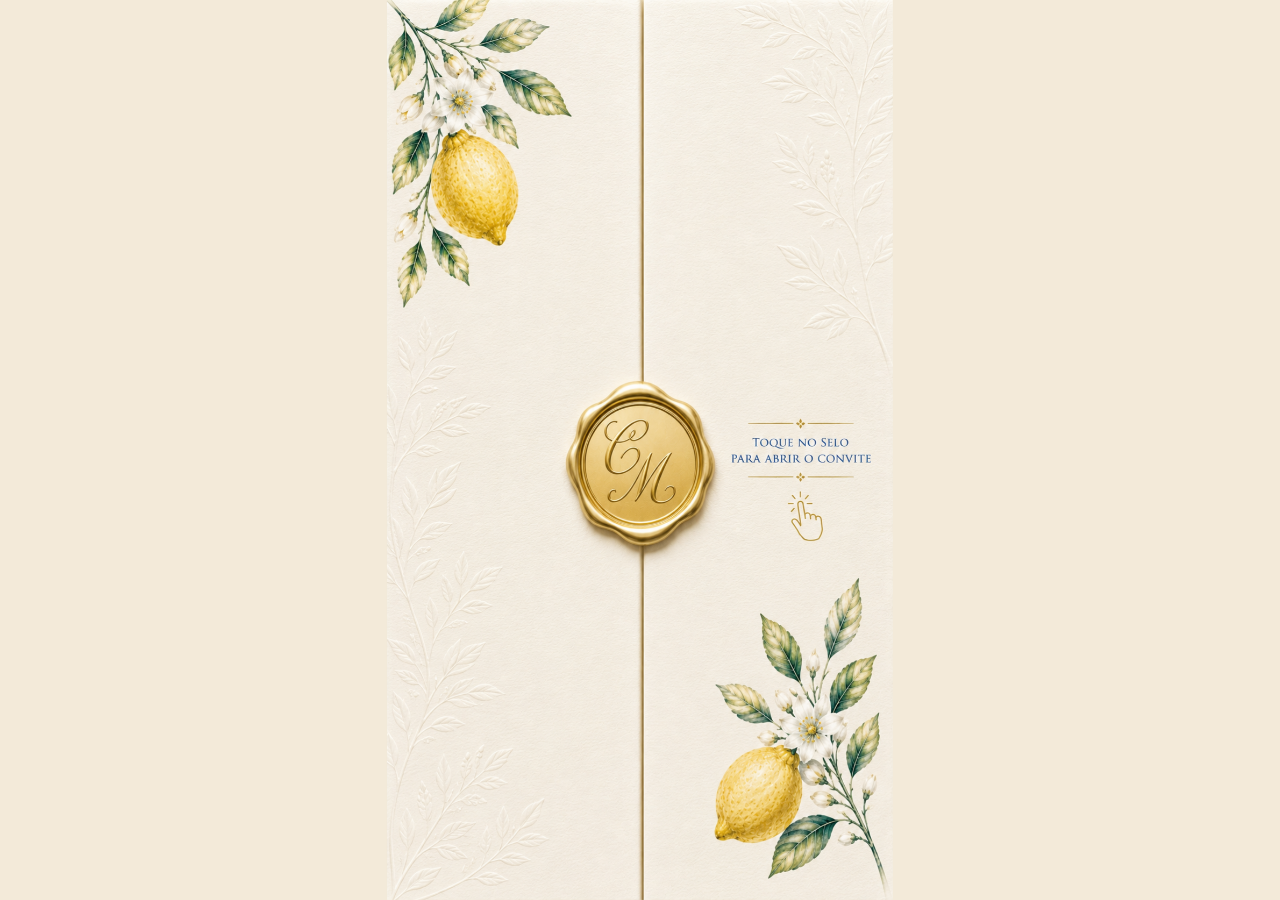
==== convite.html @ ec4b7b4b "Update convite.html" ====
<!DOCTYPE html>
<html lang="pt-BR">
<head>
<meta charset="UTF-8">
<meta name="viewport" content="width=device-width, initial-scale=1.0">
<title>Carmem Mosqueira - 80 anos</title>
<link href="https://fonts.googleapis.com/css2?family=Cormorant+Garamond:ital,wght@1,600&display=swap" rel="stylesheet">
<style>
*{
    margin:0;
    padding:0;
    box-sizing:border-box;
}

html, body{
    height:100%;
    overflow:hidden;
    background:#f3ead9;
}

.tela{
    position:fixed;
    top:0;
    left:0;
    width:100%;
    height:100%;
    display:flex;
    justify-content:center;
    align-items:center;
}

.tela img{
    height:100%;
    width:auto;
    max-width:100%;
    object-fit:contain;
    display:block;
    user-select:none;
    -webkit-user-drag:none;
}

#telaConvite{
    z-index:1;
    opacity:0;
}

.ativo #telaConvite{
    animation:revelarConvite .9s ease-out forwards 3.6s;
}

@keyframes revelarConvite{
    to{ opacity:1; }
}

.icone-toque{
    position:absolute;
    cursor:pointer;
    pointer-events:none;
}

body.pronto .icone-toque{
    pointer-events:auto;
}

#telaSelo{
    z-index:10;
    cursor:pointer;
}

.ativo #telaSelo{
    animation:sumirSelo .7s ease-in forwards;
}

@keyframes sumirSelo{
    to{ opacity:0; visibility:hidden; }
}

#textoEspecial{
    position:fixed;
    top:50%;
    left:50%;
    transform:translate(-50%,-50%);
    z-index:6;
    font-family:"Cormorant Garamond", serif;
    font-style:italic;
    font-weight:600;
    font-size:clamp(48px, 15vw, 84px);
    line-height:0.9;
    text-align:center;
    color:#c5a15b;
    opacity:0;
    pointer-events:none;
    width:88%;
}

.ativo #textoEspecial{
    animation:apareceTextoEspecial 2s ease-in-out forwards 1.3s;
}

@keyframes apareceTextoEspecial{
    0%{ opacity:0; }
    25%{ opacity:1; }
    75%{ opacity:1; }
    100%{ opacity:0; }
}
</style>
</head>
<body>

<div id="telaConvite" class="tela">
    <img src="convite.png" id="imgConvite">

    <div class="icone-toque" id="btnConfirmar" onclick="window.location.href='index.html'"></div>
    <div class="icone-toque" id="btnPresente" onclick="window.location.href='presentes.html'"></div>
    <div class="icone-toque" id="btnLocal" onclick="window.open('https://www.google.com/maps/search/?api=1&query=Rua+Manoel+Dias+de+Pinho%2C+22%2C+Ponta+Por%C3%A3%2C+MS','_blank')"></div>
</div>

<div id="textoEspecial">Convite<br>Especial</div>

<div id="telaSelo" class="tela" onclick="abrirConvite()">
    <img src="selo.png">
</div>

<script>
function posicionarBotoes(){
    const img = document.getElementById('imgConvite');
    const rect = img.getBoundingClientRect();

    const zonas = [
        { id:'btnConfirmar', leftPct:13.9, topPct:75.9, widthPct:21.3, heightPct:13.5 },
        { id:'btnPresente',  leftPct:38.5, topPct:75.9, widthPct:21.3, heightPct:13.5 },
        { id:'btnLocal',     leftPct:62.4, topPct:75.9, widthPct:21.3, heightPct:13.5 }
    ];

    zonas.forEach(function(z){
        const el = document.getElementById(z.id);
        el.style.left = (rect.left + rect.width * z.leftPct/100) + 'px';
        el.style.top = (rect.top + rect.height * z.topPct/100) + 'px';
        el.style.width = (rect.width * z.widthPct/100) + 'px';
        el.style.height = (rect.height * z.heightPct/100) + 'px';
    });
}

window.addEventListener('load', posicionarBotoes);
window.addEventListener('resize', posicionarBotoes);

let jaAbriu = false;

function abrirConvite(){
    if (jaAbriu) return;
    jaAbriu = true;

    document.body.classList.add('ativo');

    setTimeout(function(){
        document.body.classList.add('pronto');
    }, 4600);
}
</script>

</body>
</html>
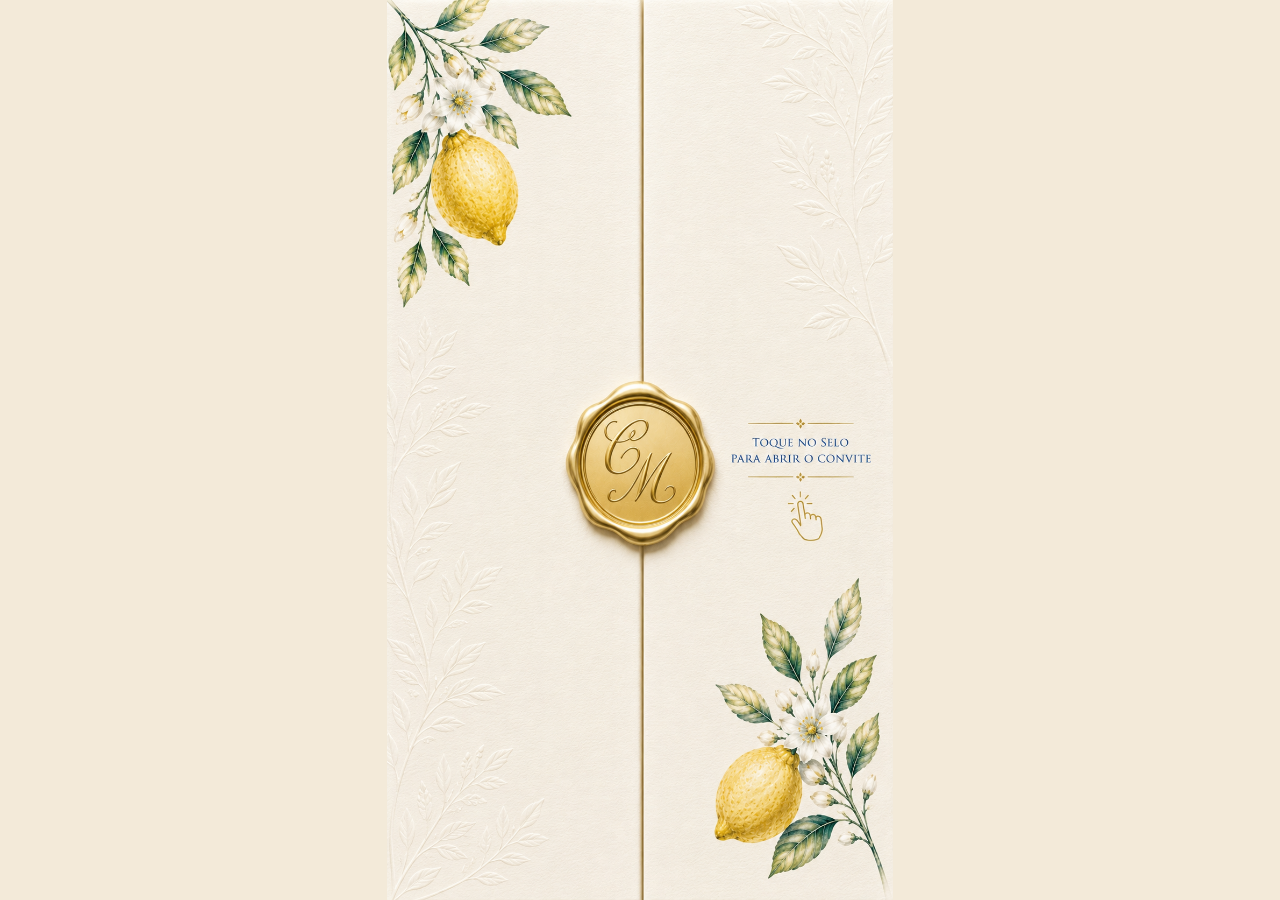
==== commit 1ca700cc: "Update convite.html" ====
--- a/convite.html
+++ b/convite.html
@@ -4,7 +4,6 @@
 <meta charset="UTF-8">
 <meta name="viewport" content="width=device-width, initial-scale=1.0">
 <title>Carmem Mosqueira - 80 anos</title>
-<link href="https://fonts.googleapis.com/css2?family=Cormorant+Garamond:ital,wght@1,600&display=swap" rel="stylesheet">
 <style>
 *{
     margin:0;
@@ -41,15 +40,6 @@
 
 #telaConvite{
     z-index:1;
-    opacity:0;
-}
-
-.ativo #telaConvite{
-    animation:revelarConvite .9s ease-out forwards 3.6s;
-}
-
-@keyframes revelarConvite{
-    to{ opacity:1; }
 }
 
 .icone-toque{
@@ -68,40 +58,11 @@
 }
 
 .ativo #telaSelo{
-    animation:sumirSelo .7s ease-in forwards;
+    animation:sumirSelo .6s ease-in forwards;
 }
 
 @keyframes sumirSelo{
     to{ opacity:0; visibility:hidden; }
-}
-
-#textoEspecial{
-    position:fixed;
-    top:50%;
-    left:50%;
-    transform:translate(-50%,-50%);
-    z-index:6;
-    font-family:"Cormorant Garamond", serif;
-    font-style:italic;
-    font-weight:600;
-    font-size:clamp(48px, 15vw, 84px);
-    line-height:0.9;
-    text-align:center;
-    color:#c5a15b;
-    opacity:0;
-    pointer-events:none;
-    width:88%;
-}
-
-.ativo #textoEspecial{
-    animation:apareceTextoEspecial 2s ease-in-out forwards 1.3s;
-}
-
-@keyframes apareceTextoEspecial{
-    0%{ opacity:0; }
-    25%{ opacity:1; }
-    75%{ opacity:1; }
-    100%{ opacity:0; }
 }
 </style>
 </head>
@@ -114,8 +75,6 @@
     <div class="icone-toque" id="btnPresente" onclick="window.location.href='presentes.html'"></div>
     <div class="icone-toque" id="btnLocal" onclick="window.open('https://www.google.com/maps/search/?api=1&query=Rua+Manoel+Dias+de+Pinho%2C+22%2C+Ponta+Por%C3%A3%2C+MS','_blank')"></div>
 </div>
-
-<div id="textoEspecial">Convite<br>Especial</div>
 
 <div id="telaSelo" class="tela" onclick="abrirConvite()">
     <img src="selo.png">
@@ -151,10 +110,7 @@
     jaAbriu = true;
 
     document.body.classList.add('ativo');
-
-    setTimeout(function(){
-        document.body.classList.add('pronto');
-    }, 4600);
+    document.body.classList.add('pronto');
 }
 </script>
 
